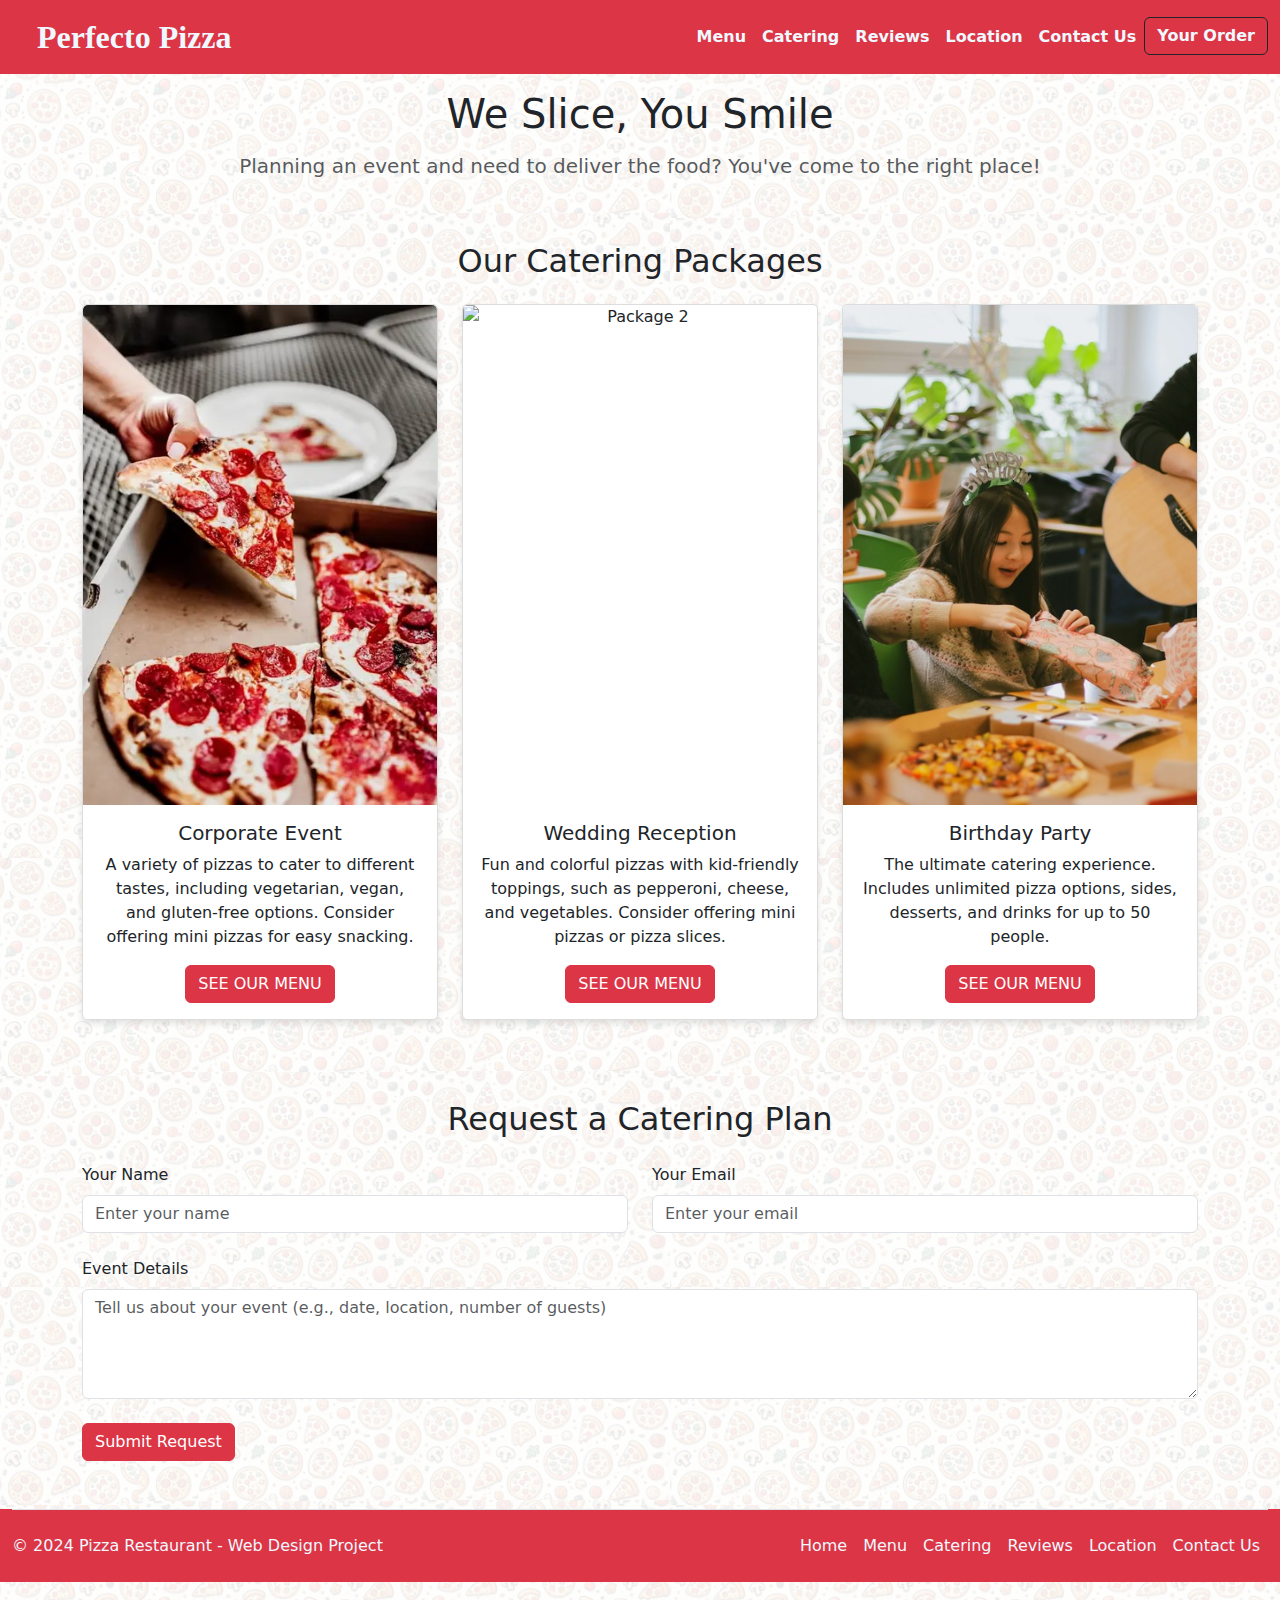
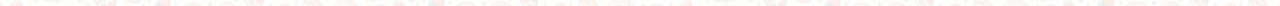
==== catering/index.html @ 95e3dd0f "space fix" ====
<!DOCTYPE html>
<html lang="en">
<head>
    <meta charset="UTF-8">
    <meta name="description" content="Website of a pizza restaurant as a web design project">
    <meta name="keywords" content="Web Design Project, Pizza, Restaurant">
    <meta name="viewport" content="width=device-width, initial-scale=1.0">

    <link rel="shortcut icon" type="image/x-icon" href="../favicon.ico">

    <title>Reviews</title>
    <link href="https://cdn.jsdelivr.net/npm/bootstrap@5.3.3/dist/css/bootstrap.min.css" rel="stylesheet" integrity="sha384-QWTKZyjpPEjISv5WaRU9OFeRpok6YctnYmDr5pNlyT2bRjXh0JMhjY6hW+ALEwIH" crossorigin="anonymous">
    <link rel="stylesheet" href="https://cdnjs.cloudflare.com/ajax/libs/font-awesome/4.7.0/css/font-awesome.min.css">
    <link rel="stylesheet" href="style.css"/>
    <link href="../css/globalStyles.css" rel="stylesheet">
</head>
<body>
     <!-- HEADER START-->
     <nav class="navbar navbar-expand-md bg-body-tertiary headerStyles">
        <div class="container-fluid">
            <a class="navbar-brand nameHeader" href="../index.html">Perfecto Pizza</a>
            <button class="navbar-toggler" type="button" data-bs-toggle="collapse" data-bs-target="#navbarNav" aria-controls="navbarNav" aria-expanded="false" aria-label="Toggle navigation">
                <span class="navbar-toggler-icon"></span>
            </button>

            <div class="collapse navbar-collapse navbarStyles" id="navbarNav">
                <ul class="navbar-nav">
                    <li class="nav-item">
                        <a class="nav-link" href="../menu.html">Menu</a>
                    </li>
                    <li class="nav-item">
                        <a class="nav-link" href="index.html">Catering</a>
                    </li>
                    <li class="nav-item">
                        <a class="nav-link" href="../review/index.html">Reviews</a>
                    </li>
                    <li class="nav-item">
                        <a class="nav-link" href="../location/location.html">Location</a>
                    </li>
                    <li class="nav-item">
                        <a class="nav-link" href="../contact/contact.html">Contact Us</a>
                    </li>
                    <li class="nav-item">
                        <button class="btn btn-outline-dark" data-bs-toggle="modal" data-bs-target="#orderModal">Your Order</button>
                    </li>
                </ul>
            </div>
        </div>
    </nav>
    <!--  HEADER -->

    <!--  ORDER MODAL  -->
    <div class="modal" tabindex="-1"  id="orderModal">
        <div class="modal-dialog">
            <div class="modal-content">
                <div class="modal-header">
                    <h5 class="modal-title">Your Order</h5>
                    <button type="button" class="btn-close" data-bs-dismiss="modal" aria-label="Close"></button>
                </div>
                <div class="modal-body" id="orderModalBody">
                </div>
                <div id="orderPrice"></div>
                <div class="modal-footer">
                    <button type="button" class="btn btn-secondary" data-bs-dismiss="modal" id="order_cancelButton">Close</button>
                    <button type="button" class="btn btn-danger" id="order_addButton">Order!</button>
                </div>
            </div>
        </div>
    </div>
    <!--  ORDER MODAL  -->

    <!--  INTRODUCTION  -->
    <section class="container mb-5">
        <div class="row">
            <h1 class="mb-3 mt-3 text-center"> We Slice, You Smile </h1>
            <h5 class="mb-3 text-center text-muted">Planning an event and need to deliver the food? You've come to the right place!</h5>
        </div>
    </section>
    <!--  INTRODUCTION  -->

    <!-- PACKAGE-->
    <section class="container text-center my-5">
        <h2 class="my-4">Our Catering Packages</h2>
        <div class="row">
            <!-- Package 1 -->
            <div class="col-md-4 mb-3">
                <div class="card">
                    <img src="images/corprate.webp" class="card-img-top" alt="Package 1" width="400" height="500">
                    <div class="card-body">
                        <h5 class="card-title">Corporate Event</h5>
                        <p class="card-text" id="p1">A variety of pizzas to cater to different tastes, including vegetarian, vegan, and gluten-free options. Consider offering mini pizzas for easy snacking.</p>
                        <button class="btn btn-danger" onclick="window.open('catering menus/corporate.pdf')">SEE OUR MENU</button>
                    </div>
                </div>
            </div>
            <!-- Package 2 -->
            <div class="col-md-4 mb-3">
                <div class="card">
                    <img src="images/wedding.webp" class="card-img-top" alt="Package 2" width="400" height="500">
                    <div class="card-body">
                        <h5 class="card-title">Wedding Reception</h5>
                        <p class="card-text" id="p2">Fun and colorful pizzas with kid-friendly toppings, such as pepperoni, cheese, and vegetables. Consider offering mini pizzas or pizza slices.</p>
                        <button class="btn btn-danger" onclick="window.open('catering menus/wedding.pdf')">SEE OUR MENU</button>
                    </div>
                </div>
            </div>
            <!-- Package 3 -->
            <div class="col-md-4 mb-3">
                <div class="card">
                    <img src="images/birthday.webp" class="card-img-top" alt="Package 3" width="400" height="500">
                    <div class="card-body">
                        <h5 class="card-title">Birthday Party</h5>
                        <p class="card-text" id="p3">The ultimate catering experience. Includes unlimited pizza options, sides, desserts, and drinks for up to 50 people.</p>
                        <button class="btn btn-danger" onclick="window.open('catering menus/birthday.pdf')">SEE OUR MENU</button>
                    </div>
                </div>
            </div>
        </div>
    </section>
    <!-- PACKAGE-->

    <!-- REQUEST FORM -->
    <section class="container my-5">
        <div class="row">
            <h2 class="my-4 mt-3 text-center">Request a Catering Plan</h2>
            <form id="catering-form" onsubmit="submitForm(event)">
                <div class="row">
                    <div class="col-md-6 mb-4">
                        <label for="name" class="form-label">Your Name</label>
                        <input type="text" id="name" class="form-control" placeholder="Enter your name" required>
                    </div>
                    <div class="col-md-6 mb-4">
                        <label for="email" class="form-label">Your Email</label>
                        <input type="email" id="email" class="form-control" placeholder="Enter your email" required>
                    </div>
                </div>
                <div class="mb-4">
                    <label for="event-details" class="form-label">Event Details</label>
                    <textarea id="event-details" class="form-control" rows="4" placeholder="Tell us about your event (e.g., date, location, number of guests)" required></textarea>
                </div>
                <button type="submit" value="submit" class="btn btn-danger">Submit Request</button>
            </form>
        </div>
    </section>
    <!-- REQUEST FORM -->

    <!--  FOOTER -->
    <div class="container-fluid footerStyles">
        <footer class="d-flex flex-wrap justify-content-between align-items-center py-3 my-4 border-top">
            <p class="col-md-5 mb-0 text-body-secondary">&copy; 2024 Pizza Restaurant - Web Design Project</p>
            <ul class="nav col-md-5 justify-content-end">
                <li class="nav-item"><a href="../index.html" class="nav-link px-2 text-body-secondary">Home</a></li>
                <li class="nav-item"><a href="../menu.html" class="nav-link px-2 text-body-secondary">Menu</a></li>
                <li class="nav-item"><a href="index.html" class="nav-link px-2 text-body-secondary">Catering</a></li>
                <li class="nav-item"><a href="../review/index.html" class="nav-link px-2 text-body-secondary">Reviews</a></li>
                <li class="nav-item"><a href="../location/location.html" class="nav-link px-2 text-body-secondary">Location</a></li>
                <li class="nav-item"><a href="../contact/contact.html" class="nav-link px-2 text-body-secondary">Contact Us</a></li>
            </ul>
        </footer>
    </div>
    <!--  FOOTER -->
      
    <script src="https://cdn.jsdelivr.net/npm/bootstrap@5.3.3/dist/js/bootstrap.bundle.min.js" integrity="sha384-YvpcrYf0tY3lHB60NNkmXc5s9fDVZLESaAA55NDzOxhy9GkcIdslK1eN7N6jIeHz" crossorigin="anonymous"></script>
    <script src="https://code.jquery.com/jquery-3.7.1.min.js" integrity="sha256-/JqT3SQfawRcv/BIHPThkBvs0OEvtFFmqPF/lYI/Cxo=" crossorigin="anonymous"></script>
    <script src="script.js"></script>
    <script type="text/javascript" src="../js/app.js"></script>
</body>
</html>
---- catering/style.css ----
.card{
    background-color: #fff;
    border: 1px solid #ddd;
    box-shadow: 0 4px 6px rgba(0, 0, 0, 0.1);
    border-radius: 5px;
}
.catering-request{
    padding-bottom: 25px;
    background-color: #fff
}
---- css/globalStyles.css ----
body{
    background-image: url('../img/background-image.webp');
    background-color: rgba(255,255,255,0.9);
    background-blend-mode: lighten;
}
.headerStyles{
    background-color: #dc3545 !important;
}
.nameHeader{
    color: aliceblue;
    margin-left: 25px;
    font-family: 'fantasy',serif;
    font-size: xx-large;
    font-weight: bolder;
}
.navbarStyles{
    justify-content: end;
}
.navbarStyles ul{
    float: right !important;
}
.navbarStyles button,
.navbarStyles a{
    color: aliceblue !important;  
    font-weight: bolder;
}
.footerStyles{
    background-color: #dc3545;
}
.footerStyles p, 
.footerStyles a {
    color: aliceblue !important;  
}
.orderSize{
    margin-bottom: 2px;
    font-style: italic;
}
#orderQuantity{
    width: 100%;
}
.orderImage{
    width: 100%;
}
.orderPrice{
    margin: 20px;
}
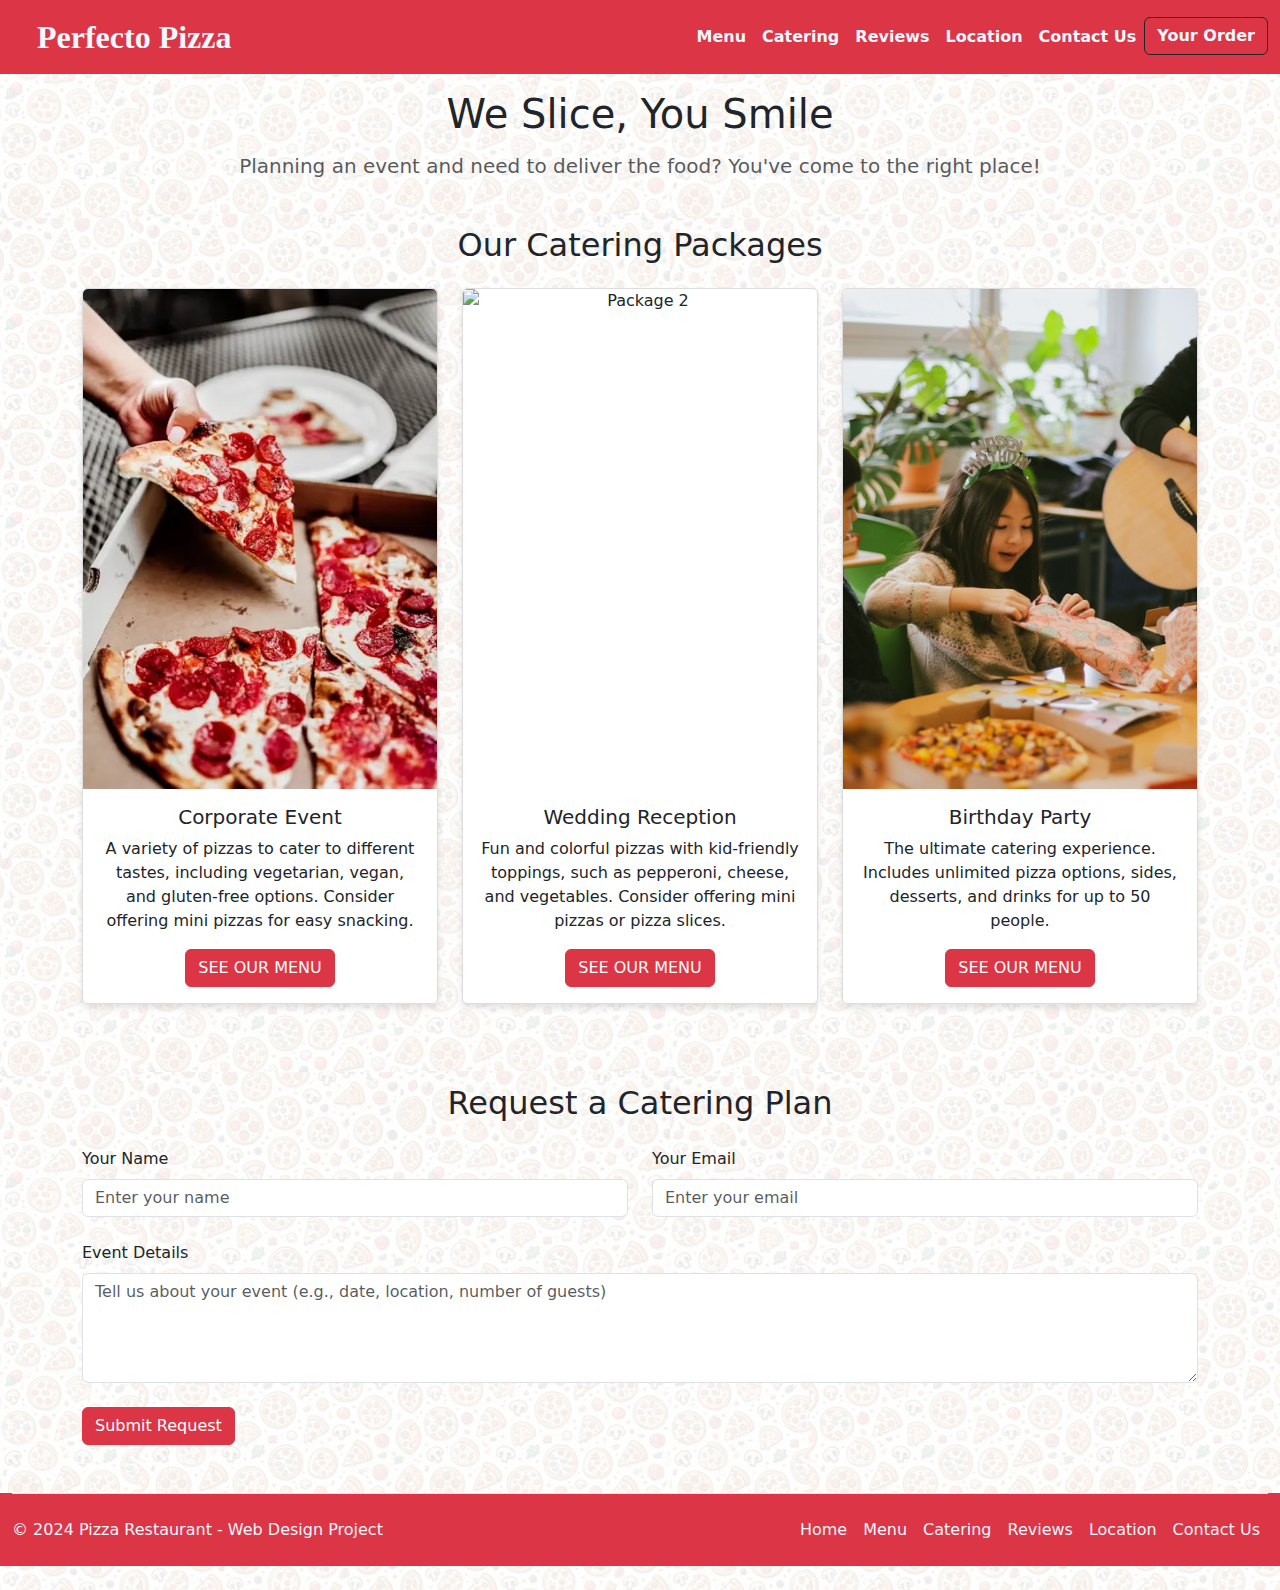
==== commit 0165de66: "fix heading spaces" ====
--- a/catering/index.html
+++ b/catering/index.html
@@ -70,11 +70,9 @@
     <!--  ORDER MODAL  -->
 
     <!--  INTRODUCTION  -->
-    <section class="container mb-5">
-        <div class="row">
-            <h1 class="mb-3 mt-3 text-center"> We Slice, You Smile </h1>
-            <h5 class="mb-3 text-center text-muted">Planning an event and need to deliver the food? You've come to the right place!</h5>
-        </div>
+    <section class="container mb-5 text-center">
+        <h1 class="mb-3 mt-3"> We Slice, You Smile </h1>
+        <h5 class="mb-3 text-muted">Planning an event and need to deliver the food? You've come to the right place!</h5>
     </section>
     <!--  INTRODUCTION  -->
 
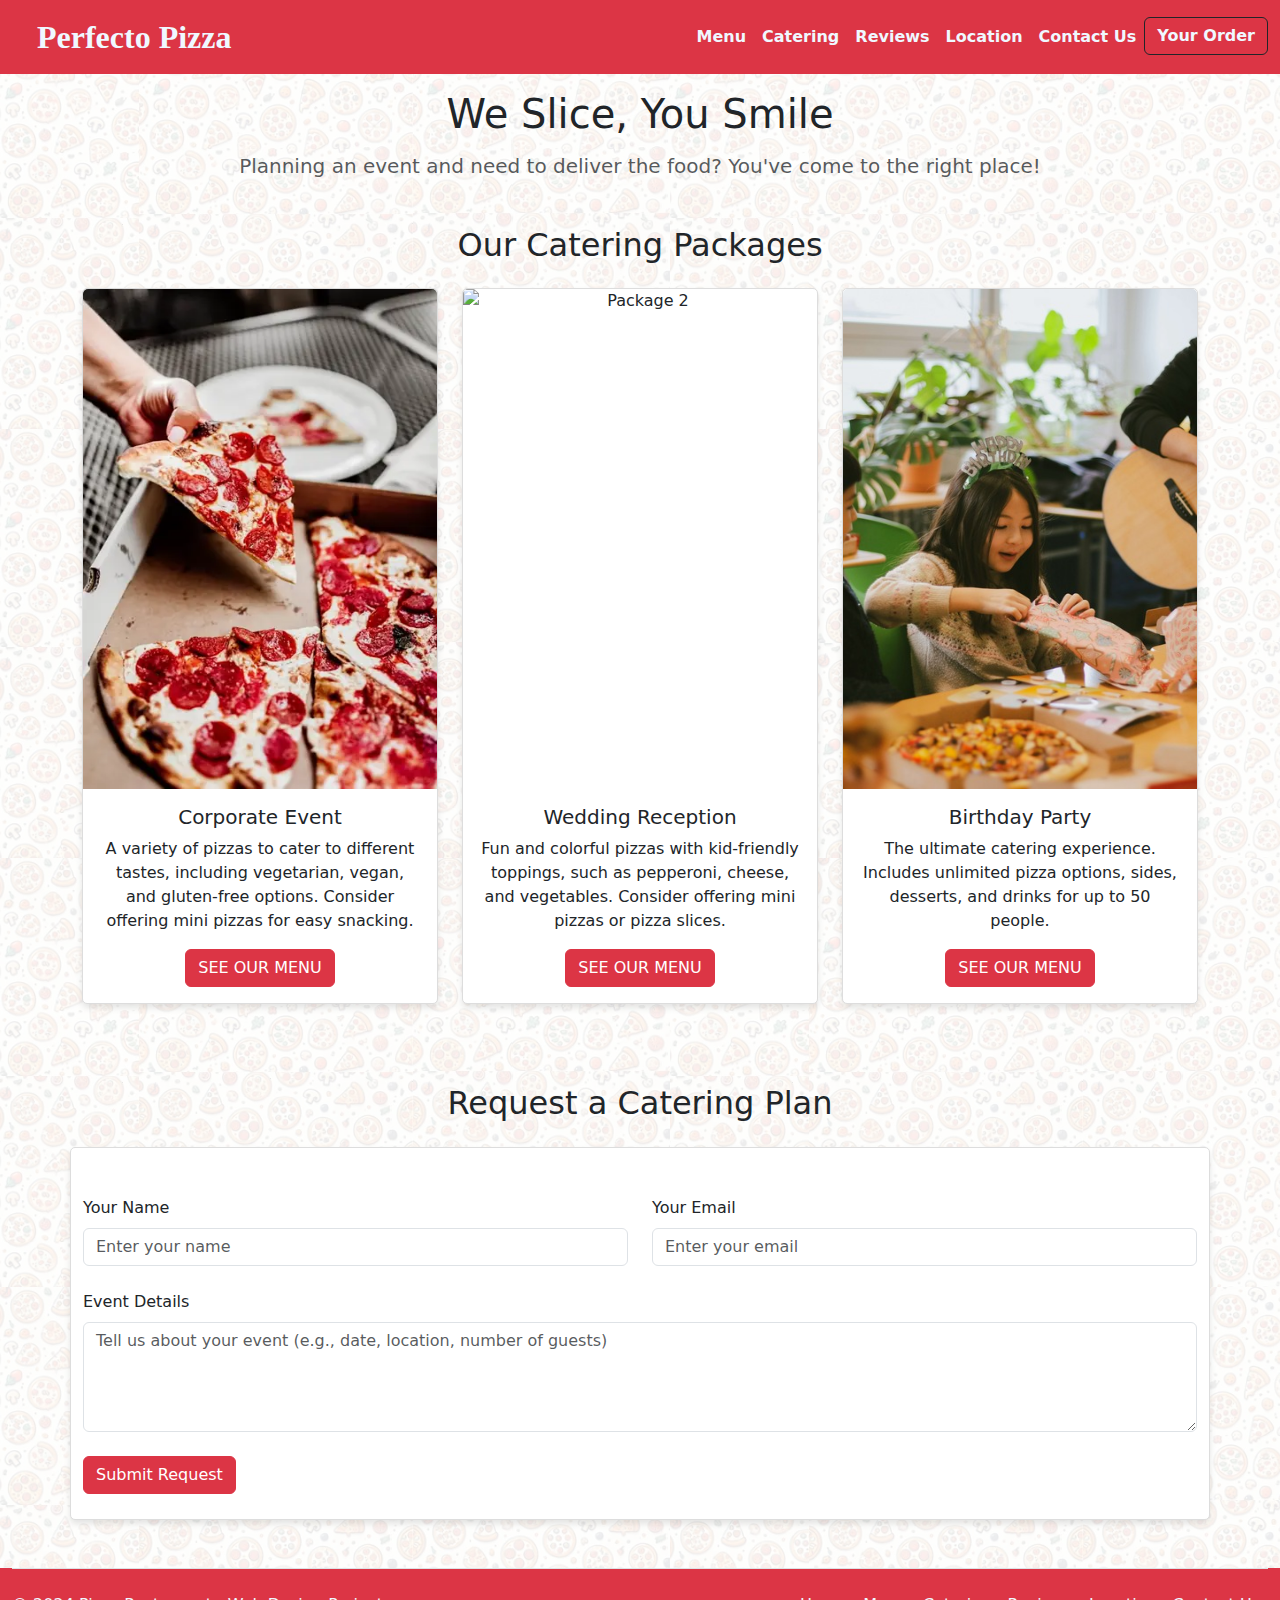
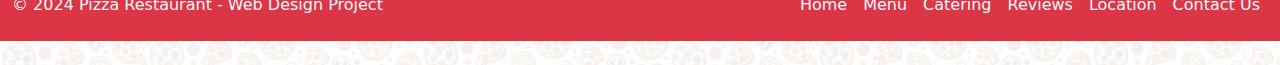
==== commit c171b2a7: "Update index.html" ====
--- a/catering/index.html
+++ b/catering/index.html
@@ -124,11 +124,11 @@
             <form id="catering-form" onsubmit="submitForm(event)">
                 <div class="row">
                     <div class="col-md-6 mb-4">
-                        <label for="name" class="form-label">Your Name</label>
+                        <label for="name" class="form-label mt-5">Your Name</label>
                         <input type="text" id="name" class="form-control" placeholder="Enter your name" required>
                     </div>
                     <div class="col-md-6 mb-4">
-                        <label for="email" class="form-label">Your Email</label>
+                        <label for="email" class="form-label mt-5">Your Email</label>
                         <input type="email" id="email" class="form-control" placeholder="Enter your email" required>
                     </div>
                 </div>
--- a/catering/style.css
+++ b/catering/style.css
@@ -1,10 +1,13 @@
 .card{
-    background-color: #fff;
+    background-color: white;
     border: 1px solid #ddd;
     box-shadow: 0 4px 6px rgba(0, 0, 0, 0.1);
     border-radius: 5px;
 }
-.catering-request{
+form#catering-form{
+    box-shadow: 0 4px 6px rgba(0, 0, 0, 0.1);
+    border: 1px solid #ddd;
+    border-radius: 5px;
     padding-bottom: 25px;
     background-color: #fff
 }
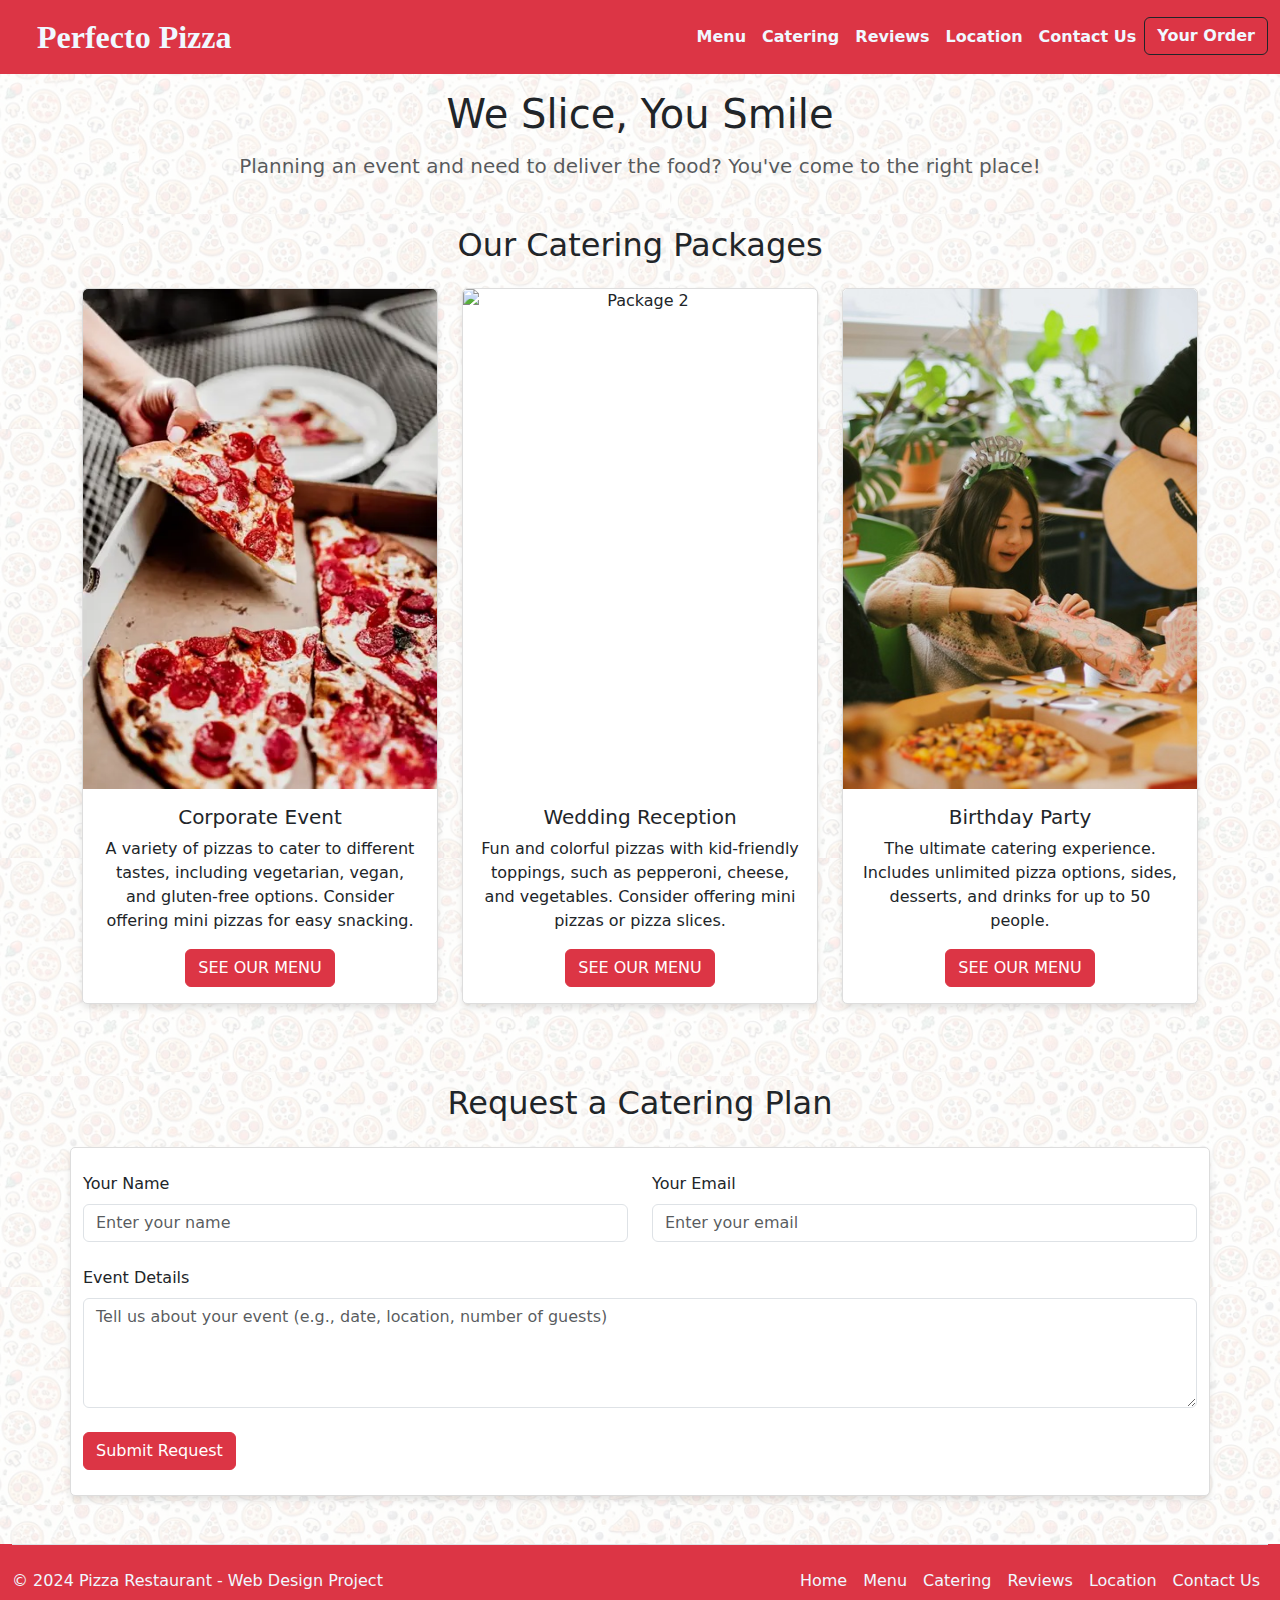
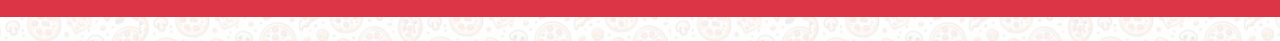
==== commit a92e8c33: "Update index.html" ====
--- a/catering/index.html
+++ b/catering/index.html
@@ -124,11 +124,11 @@
             <form id="catering-form" onsubmit="submitForm(event)">
                 <div class="row">
                     <div class="col-md-6 mb-4">
-                        <label for="name" class="form-label mt-5">Your Name</label>
+                        <label for="name" class="form-label mt-4">Your Name</label>
                         <input type="text" id="name" class="form-control" placeholder="Enter your name" required>
                     </div>
                     <div class="col-md-6 mb-4">
-                        <label for="email" class="form-label mt-5">Your Email</label>
+                        <label for="email" class="form-label mt-4">Your Email</label>
                         <input type="email" id="email" class="form-control" placeholder="Enter your email" required>
                     </div>
                 </div>
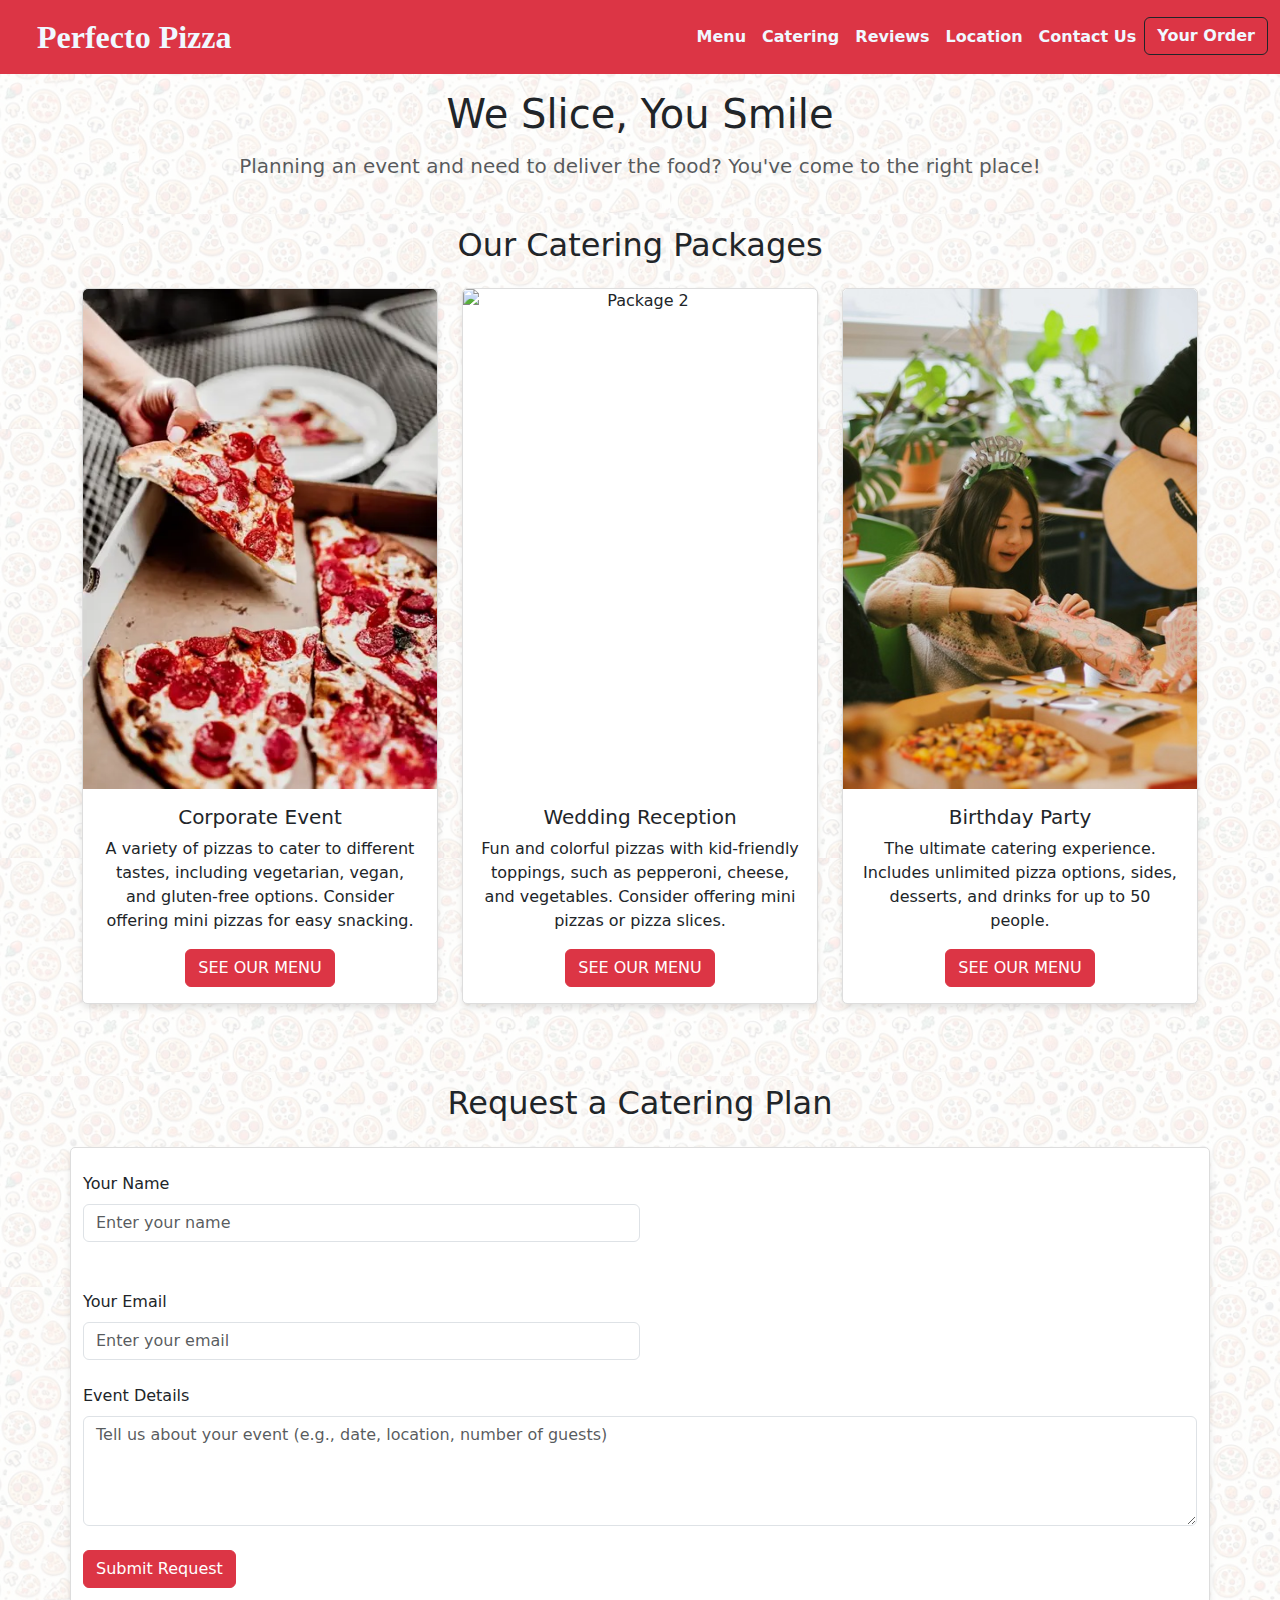
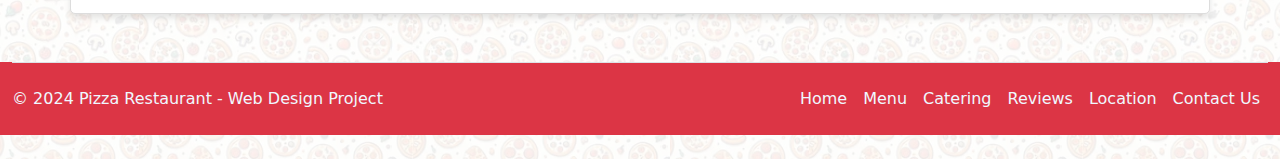
==== commit 6f27b9cb: "Update index.html" ====
--- a/catering/index.html
+++ b/catering/index.html
@@ -123,13 +123,15 @@
             <h2 class="my-4 mt-3 text-center">Request a Catering Plan</h2>
             <form id="catering-form" onsubmit="submitForm(event)">
                 <div class="row">
-                    <div class="col-md-6 mb-4">
-                        <label for="name" class="form-label mt-4">Your Name</label>
-                        <input type="text" id="name" class="form-control" placeholder="Enter your name" required>
-                    </div>
-                    <div class="col-md-6 mb-4">
-                        <label for="email" class="form-label mt-4">Your Email</label>
-                        <input type="email" id="email" class="form-control" placeholder="Enter your email" required>
+                    <div class="col-12">
+                        <div class="col-md-6 mb-4">
+                            <label for="name" class="form-label mt-4">Your Name</label>
+                            <input type="text" id="name" class="form-control" placeholder="Enter your name" required>
+                        </div>
+                        <div class="col-md-6 mb-4">
+                            <label for="email" class="form-label mt-4">Your Email</label>
+                            <input type="email" id="email" class="form-control" placeholder="Enter your email" required>
+                        </div>
                     </div>
                 </div>
                 <div class="mb-4">
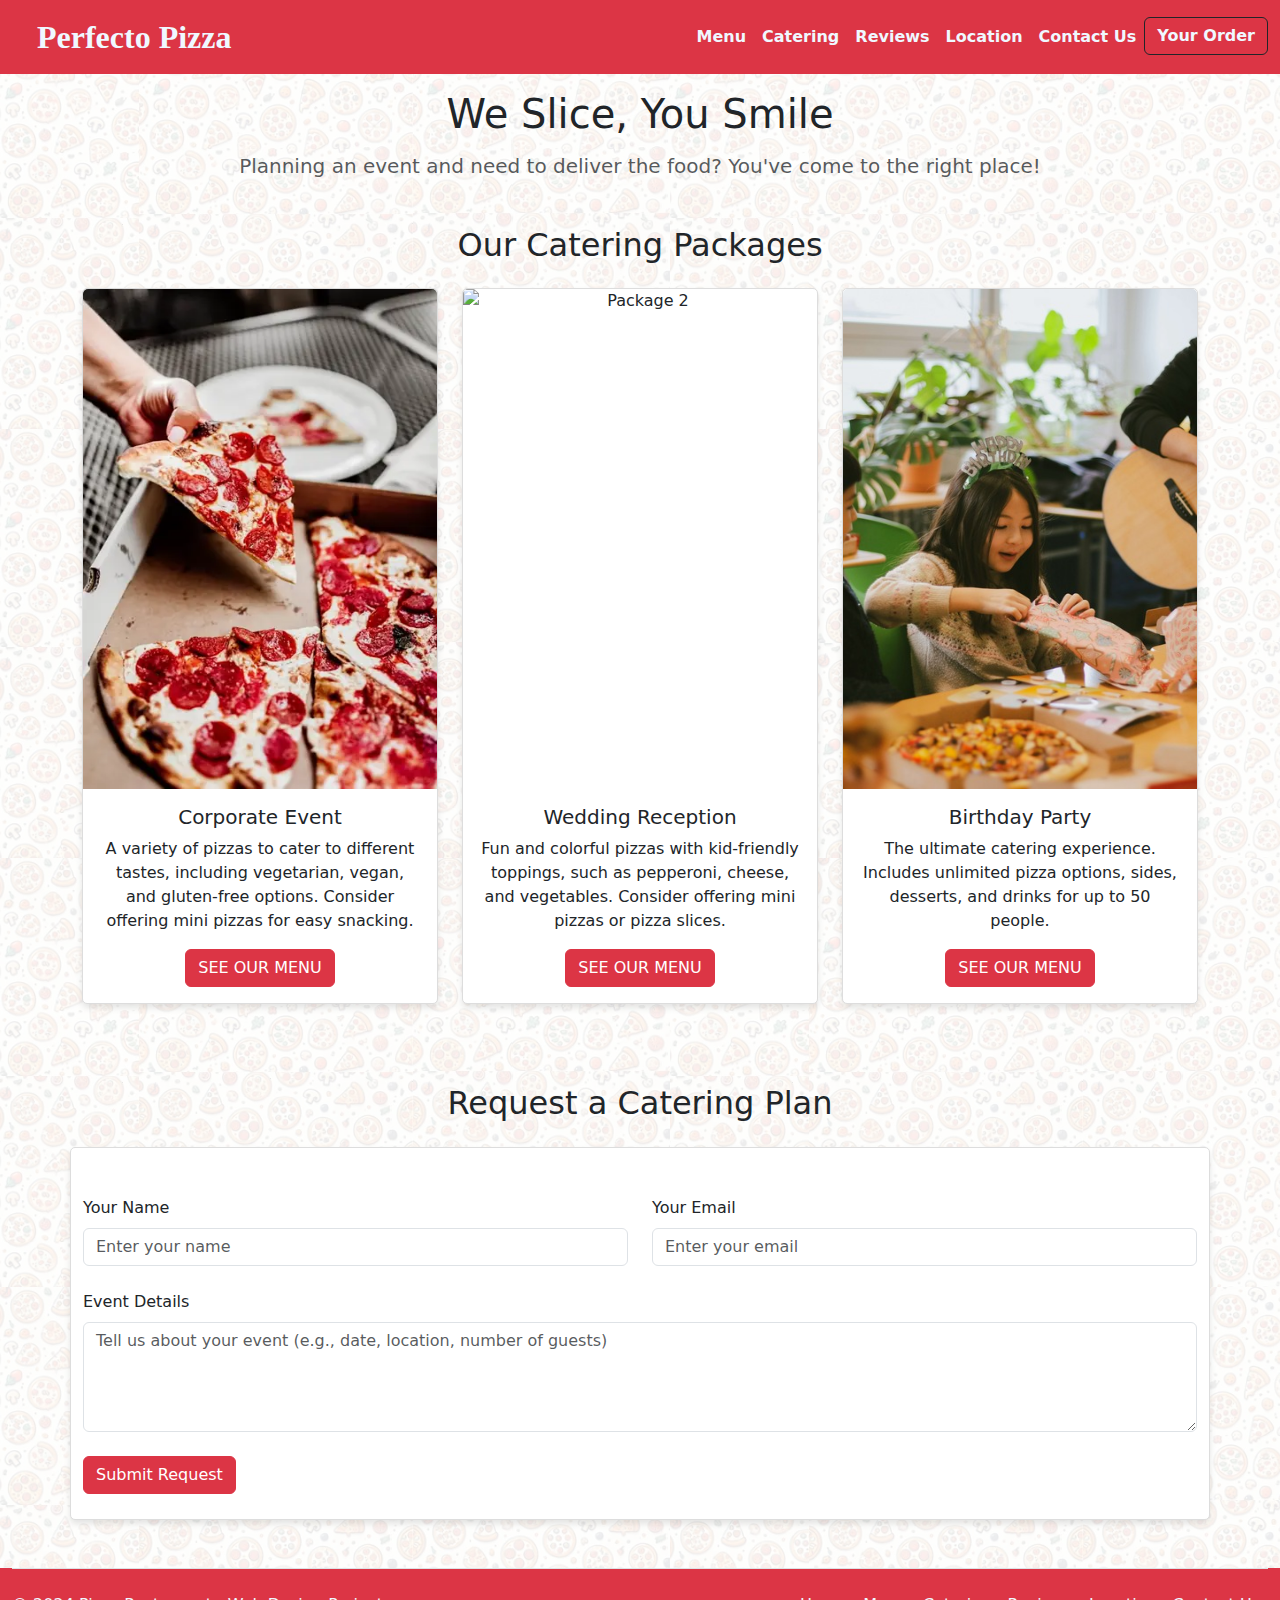
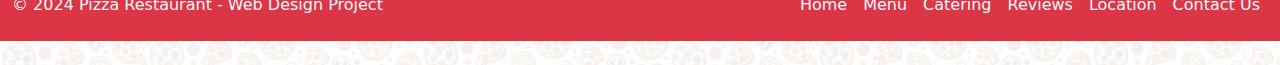
==== commit a2ef33c4: "Update index.html" ====
--- a/catering/index.html
+++ b/catering/index.html
@@ -123,16 +123,14 @@
             <h2 class="my-4 mt-3 text-center">Request a Catering Plan</h2>
             <form id="catering-form" onsubmit="submitForm(event)">
                 <div class="row">
-                    <div class="col-12">
                         <div class="col-md-6 mb-4">
-                            <label for="name" class="form-label mt-4">Your Name</label>
+                            <label for="name" class="form-label mt-5">Your Name</label>
                             <input type="text" id="name" class="form-control" placeholder="Enter your name" required>
                         </div>
                         <div class="col-md-6 mb-4">
-                            <label for="email" class="form-label mt-4">Your Email</label>
+                            <label for="email" class="form-label mt-5">Your Email</label>
                             <input type="email" id="email" class="form-control" placeholder="Enter your email" required>
                         </div>
-                    </div>
                 </div>
                 <div class="mb-4">
                     <label for="event-details" class="form-label">Event Details</label>
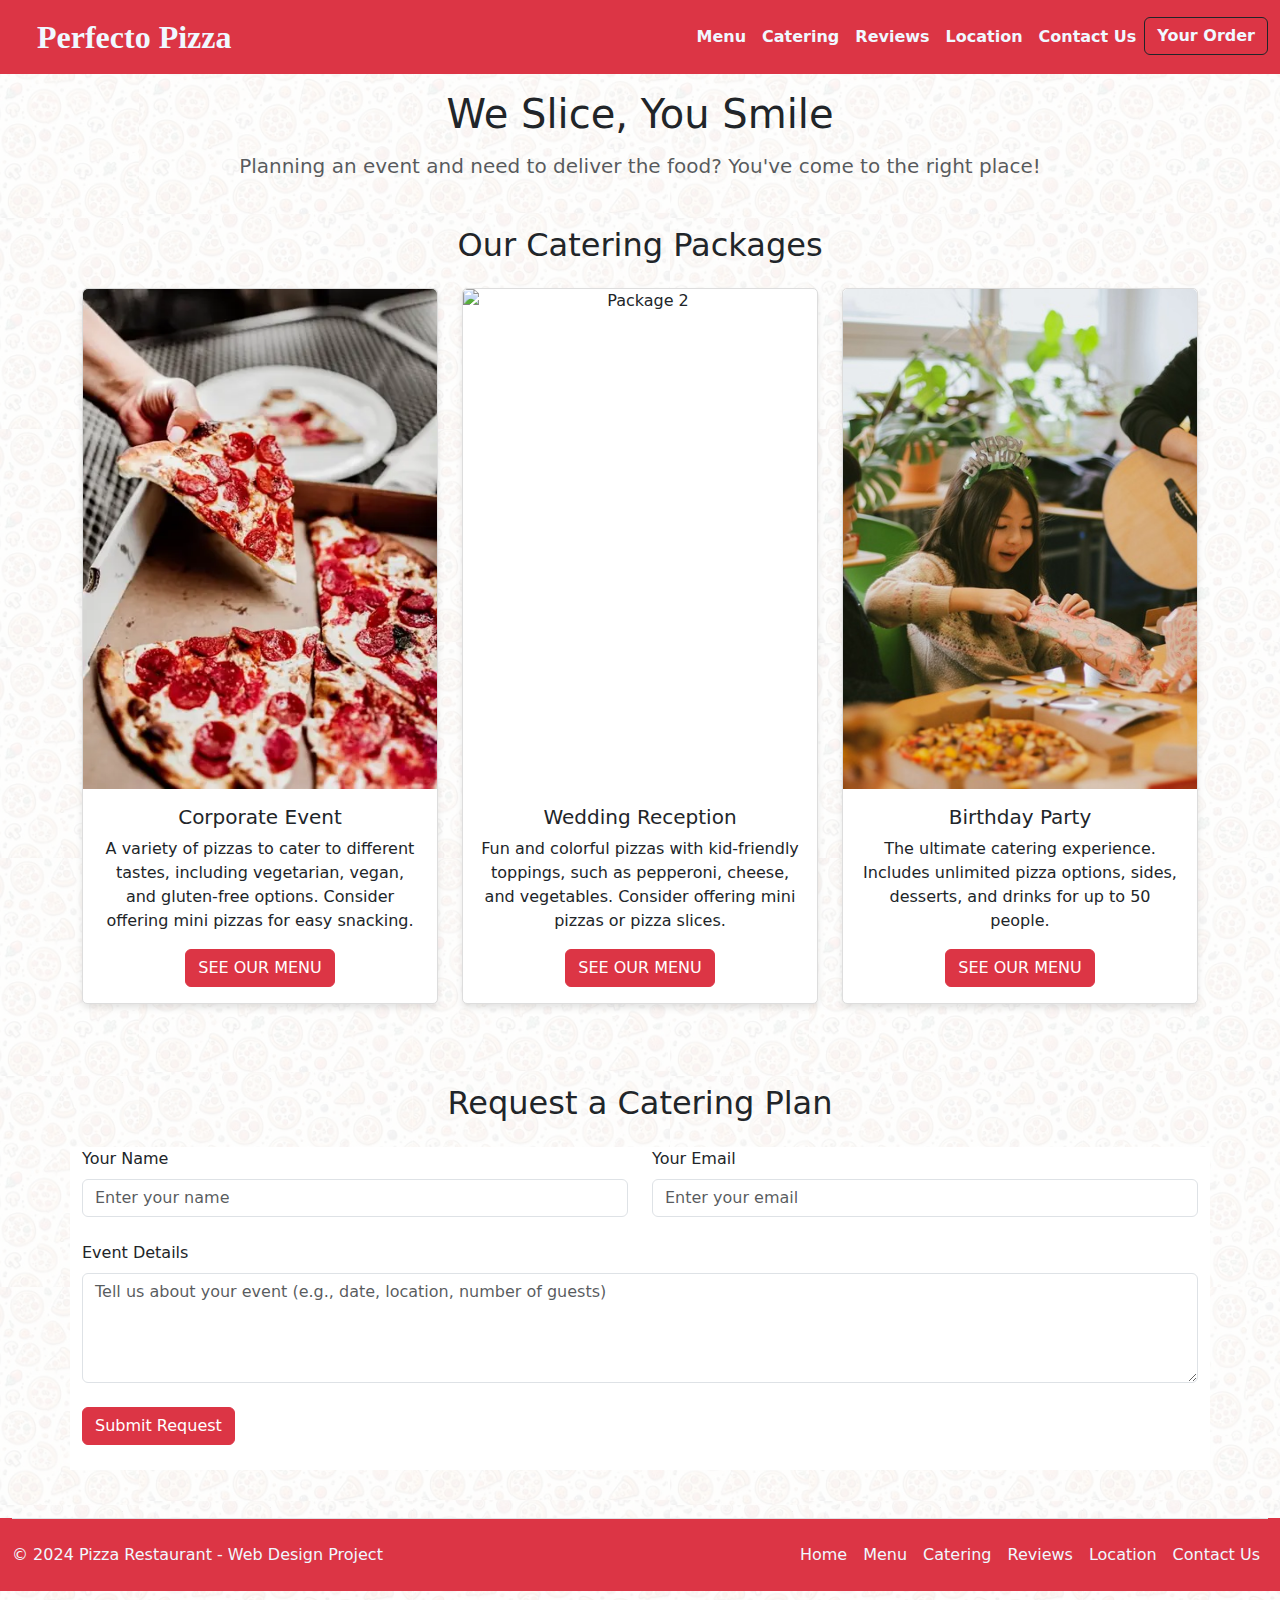
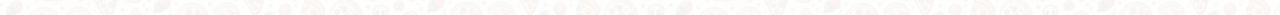
==== commit a8efc211: "Update index.html" ====
--- a/catering/index.html
+++ b/catering/index.html
@@ -124,11 +124,11 @@
             <form id="catering-form" onsubmit="submitForm(event)">
                 <div class="row">
                         <div class="col-md-6 mb-4">
-                            <label for="name" class="form-label mt-5">Your Name</label>
+                            <label for="name" class="form-label">Your Name</label>
                             <input type="text" id="name" class="form-control" placeholder="Enter your name" required>
                         </div>
                         <div class="col-md-6 mb-4">
-                            <label for="email" class="form-label mt-5">Your Email</label>
+                            <label for="email" class="form-label">Your Email</label>
                             <input type="email" id="email" class="form-control" placeholder="Enter your email" required>
                         </div>
                 </div>
--- a/catering/style.css
+++ b/catering/style.css
@@ -4,10 +4,7 @@
     box-shadow: 0 4px 6px rgba(0, 0, 0, 0.1);
     border-radius: 5px;
 }
-form#catering-form{
-    box-shadow: 0 4px 6px rgba(0, 0, 0, 0.1);
-    border: 1px solid #ddd;
-    border-radius: 5px;
+#catering-form{
     padding-bottom: 25px;
     background-color: #fff
 }
--- a/css/globalStyles.css
+++ b/css/globalStyles.css
@@ -1,7 +1,7 @@
 body{
     background-image: url('../img/background-image.webp');
-    background-color: rgba(255,255,255,0.9);
-    background-blend-mode: lighten;
+    /*background-color: rgba(255,255,255,0);*/
+    /*background-blend-mode: lighten;*/
 }
 .headerStyles{
     background-color: #dc3545 !important;
